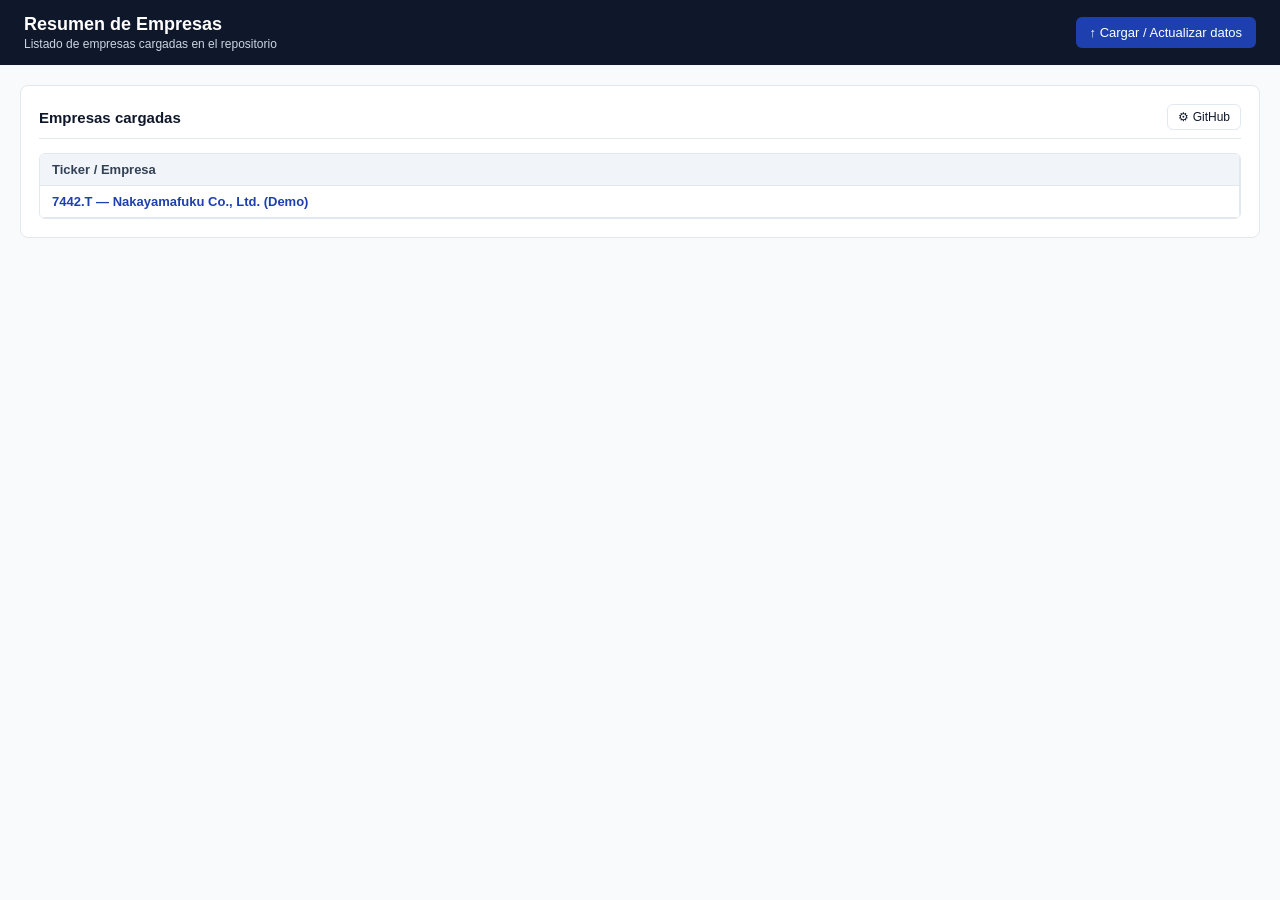
==== index.html @ ff604a3f "Add files via upload" ====
<!DOCTYPE html>
<html lang="es">
<head>
  <meta charset="UTF-8" />
  <meta name="viewport" content="width=device-width, initial-scale=1.0" />
  <title>Resumen de Empresas - Fundamental Screener</title>
  <link rel="stylesheet" href="css/style.css" />
</head>
<body>
  <header>
    <div>
      <h1>Resumen de Empresas</h1>
      <span style="font-size:12px; color:#cbd5e1;">Listado de empresas cargadas en el repositorio</span>
    </div>
    <div>
      <button id="btn-top-upload">↑ Cargar / Actualizar datos</button>
      <input type="file" id="home-csv-upload" accept=".csv,.txt" style="display:none;" />
    </div>
  </header>

  <div class="container">
    <div id="home-status" class="status-msg"></div>

    <!-- Panel opcional de GitHub para guardar al subir CSV desde la página principal -->
    <div id="home-gh-panel" class="gh-panel">
      <strong>Configuración de guardado en GitHub (solo editores)</strong>
      <div class="form-grid">
        <input type="text" id="h-gh-owner" placeholder="Owner (usuario/org)" />
        <input type="text" id="h-gh-repo" placeholder="Repositorio" />
        <input type="text" id="h-gh-branch" placeholder="Rama (main)" />
        <input type="password" id="h-gh-token" placeholder="GitHub Token" />
      </div>
      <div style="margin-top:10px; display:flex; gap:8px;">
        <button id="h-btn-save-gh">Guardar config</button>
        <button class="outline" id="h-btn-toggle-gh">Ocultar</button>
      </div>
    </div>

    <div class="card">
      <h2>
        <span>Empresas cargadas</span>
        <button class="outline" id="h-btn-open-gh" style="padding:5px 10px; font-size:12px;">⚙ GitHub</button>
      </h2>
      <div class="table-wrapper">
        <table id="companies-list-table">
          <thead>
            <tr>
              <th style="text-align:left;">Ticker / Empresa</th>
            </tr>
          </thead>
          <tbody>
            <tr><td>Cargando empresas...</td></tr>
          </tbody>
        </table>
      </div>
    </div>
  </div>

  <script src="js/finance-engine.js"></script>
  <script>
    let registry = [];

    function showHomeStatus(msg, isError = false) {
      const el = document.getElementById("home-status");
      el.style.display = "block";
      el.style.background = isError ? "#fef2f2" : "#f0fdf4";
      el.style.color = isError ? "#991b1b" : "#166534";
      el.style.borderColor = isError ? "#fecaca" : "#bbf7d0";
      el.textContent = msg;
    }

    function getGhCfg() {
      return {
        owner: localStorage.getItem("gh_owner") || "",
        repo: localStorage.getItem("gh_repo") || "",
        branch: localStorage.getItem("gh_branch") || "main",
        token: localStorage.getItem("gh_token") || ""
      };
    }

    async function loadRegistry() {
      try {
        const res = await fetch("data/index.json?t=" + Date.now());
        const data = await res.json();
        registry = data.companies || [];
      } catch (e) {
        registry = [];
      }
      renderList();
    }

    function renderList() {
      const tbody = document.querySelector("#companies-list-table tbody");
      if (!registry.length) {
        tbody.innerHTML = `<tr><td style="text-align:left;">No hay empresas cargadas aún. Usa "Cargar / Actualizar datos".</td></tr>`;
        return;
      }
      tbody.innerHTML = registry.map(item => {
        const label = item.name && item.name !== item.ticker ? `${item.ticker} — ${item.name}` : item.ticker;
        return `<tr><td style="text-align:left;"><a href="empresa.html?ticker=${encodeURIComponent(item.ticker)}" style="color:var(--accent); font-weight:600; text-decoration:none;">${label}</a></td></tr>`;
      }).join("");
    }

    document.getElementById("btn-top-upload").addEventListener("click", () => {
      document.getElementById("home-csv-upload").click();
    });

    document.getElementById("home-csv-upload").addEventListener("change", (e) => {
      const file = e.target.files[0];
      if (!file) return;
      const reader = new FileReader();
      reader.onload = async (evt) => {
        try {
          const incoming = parseCompanyCSV(evt.target.result);
          let existingCompany = null;
          const existingEntry = registry.find(r => r.ticker === incoming.ticker);
          if (existingEntry && existingEntry.file) {
            const r = await fetch(`${existingEntry.file}?t=${Date.now()}`);
            if (r.ok) existingCompany = await r.json();
          }

          const merged = mergeCompanyData(existingCompany, incoming);
          const idx = registry.findIndex(r => r.ticker === merged.ticker);
          const entryObj = {
            ticker: merged.ticker,
            name: merged.name || merged.ticker,
            file: `data/companies/${merged.ticker}.json`,
            lastUpdated: merged.lastUpdated
          };
          if (idx >= 0) registry[idx] = entryObj;
          else registry.push(entryObj);
          renderList();

          const gh = getGhCfg();
          if (gh.owner && gh.repo && gh.token) {
            showHomeStatus(`Guardando ${merged.ticker} en GitHub...`);
            await saveFileToGitHub({
              owner: gh.owner,
              repo: gh.repo,
              branch: gh.branch,
              token: gh.token,
              path: `data/companies/${merged.ticker}.json`,
              contentText: JSON.stringify(merged, null, 2),
              message: `Update financials for ${merged.ticker} (${merged.lastUpdated})`
            });
            await saveFileToGitHub({
              owner: gh.owner,
              repo: gh.repo,
              branch: gh.branch,
              token: gh.token,
              path: "data/index.json",
              contentText: JSON.stringify({ companies: registry }, null, 2),
              message: `Update index.json for ${merged.ticker}`
            });
            showHomeStatus(`Listo: ${merged.ticker} actualizado en GitHub.`);
          } else {
            showHomeStatus(`CSV procesado para ${merged.ticker}. Configura GitHub en ⚙ GitHub para guardar en el repositorio.`);
          }
        } catch (err) {
          showHomeStatus("Error al procesar CSV: " + err.message, true);
        }
        e.target.value = "";
      };
      reader.readAsText(file);
    });

    document.getElementById("h-btn-open-gh").addEventListener("click", () => {
      const cfg = getGhCfg();
      document.getElementById("h-gh-owner").value = cfg.owner;
      document.getElementById("h-gh-repo").value = cfg.repo;
      document.getElementById("h-gh-branch").value = cfg.branch;
      document.getElementById("h-gh-token").value = cfg.token;
      document.getElementById("home-gh-panel").style.display = "block";
    });

    document.getElementById("h-btn-toggle-gh").addEventListener("click", () => {
      document.getElementById("home-gh-panel").style.display = "none";
    });

    document.getElementById("h-btn-save-gh").addEventListener("click", () => {
      localStorage.setItem("gh_owner", document.getElementById("h-gh-owner").value.trim());
      localStorage.setItem("gh_repo", document.getElementById("h-gh-repo").value.trim());
      localStorage.setItem("gh_branch", document.getElementById("h-gh-branch").value.trim() || "main");
      localStorage.setItem("gh_token", document.getElementById("h-gh-token").value.trim());
      showHomeStatus("Configuración de GitHub guardada.");
    });

    loadRegistry();
  </script>
</body>
</html>
---- css/style.css ----
:root {
  --bg: #f8fafc;
  --card: #ffffff;
  --border: #e2e8f0;
  --text: #0f172a;
  --muted: #64748b;
  --accent: #1e40af;
  --accent-light: #eff6ff;
  --red: #b91c1c;
}
* { box-sizing: border-box; }
body {
  margin: 0;
  font-family: -apple-system, BlinkMacSystemFont, "Segoe UI", Roboto, sans-serif;
  background: var(--bg);
  color: var(--text);
  font-size: 14px;
}
header {
  background: #0f172a;
  color: #fff;
  padding: 14px 24px;
  display: flex;
  justify-content: space-between;
  align-items: center;
  flex-wrap: wrap;
  gap: 12px;
}
header h1 { margin: 0; font-size: 18px; font-weight: 600; }
header a { color: #93c5fd; text-decoration: none; font-size: 13px; }
.container { max-width: 1400px; margin: 20px auto; padding: 0 20px; }

.toolbar {
  background: var(--card);
  border: 1px solid var(--border);
  border-radius: 8px;
  padding: 12px 16px;
  margin-bottom: 18px;
  display: flex;
  flex-wrap: wrap;
  gap: 10px;
  align-items: center;
  justify-content: space-between;
}
.toolbar-group { display: flex; gap: 8px; align-items: center; flex-wrap: wrap; }

select, input[type="text"], input[type="number"], input[type="password"], textarea {
  padding: 7px 10px;
  border: 1px solid var(--border);
  border-radius: 6px;
  font-size: 13px;
  background: #fff;
  font-family: inherit;
}
button, .btn {
  background: var(--accent);
  color: #fff;
  border: none;
  padding: 8px 14px;
  border-radius: 6px;
  font-size: 13px;
  font-weight: 500;
  cursor: pointer;
  display: inline-flex;
  align-items: center;
  gap: 6px;
  text-decoration: none;
}
button.secondary { background: #334155; }
button.outline { background: #fff; color: var(--text); border: 1px solid var(--border); }
button:hover, .btn:hover { opacity: 0.92; }

.card {
  background: var(--card);
  border: 1px solid var(--border);
  border-radius: 8px;
  padding: 18px;
  margin-bottom: 18px;
}
.card h2 {
  margin: 0 0 14px 0;
  font-size: 15px;
  border-bottom: 1px solid var(--border);
  padding-bottom: 8px;
  display: flex;
  justify-content: space-between;
  align-items: center;
}

/* Mitad superior: 3 columnas en escritorio */
.top-three-cols {
  display: grid;
  grid-template-columns: repeat(3, minmax(0, 1fr));
  gap: 16px;
  margin-bottom: 18px;
}
@media (max-width: 1024px) {
  .top-three-cols { grid-template-columns: 1fr; }
}

.info-list {
  display: flex;
  flex-direction: column;
  gap: 8px;
  font-size: 13px;
}
.info-row {
  display: flex;
  justify-content: space-between;
  gap: 10px;
  border-bottom: 1px dashed #e2e8f0;
  padding-bottom: 5px;
}
.info-label { color: var(--muted); font-weight: 500; }
.info-val { font-weight: 600; text-align: right; }
.desc-box {
  margin-top: 10px;
  padding: 10px;
  background: var(--bg);
  border-radius: 6px;
  font-size: 12px;
  color: #334155;
  line-height: 1.45;
}
.links-box {
  margin-top: 10px;
  display: flex;
  flex-wrap: wrap;
  gap: 8px;
}
.links-box a {
  font-size: 12px;
  color: var(--accent);
  background: var(--accent-light);
  padding: 4px 10px;
  border-radius: 999px;
  text-decoration: none;
  font-weight: 500;
}

.metrics-col-grid {
  display: grid;
  grid-template-columns: repeat(2, minmax(0, 1fr));
  gap: 10px;
}
.metric-box {
  background: var(--bg);
  border: 1px solid var(--border);
  border-radius: 6px;
  padding: 10px 12px;
}
.metric-label { font-size: 11px; color: var(--muted); text-transform: uppercase; }
.metric-value { font-size: 16px; font-weight: 700; margin-top: 3px; }
.metric-sub { font-size: 11px; color: var(--muted); margin-top: 2px; }

.table-wrapper {
  overflow-x: auto;
  border: 1px solid var(--border);
  border-radius: 6px;
}
table {
  width: 100%;
  border-collapse: collapse;
  font-size: 13px;
  white-space: nowrap;
}
th, td {
  padding: 8px 12px;
  border-bottom: 1px solid var(--border);
  text-align: right;
}
th:first-child, td:first-child {
  text-align: left;
  position: sticky;
  left: 0;
  background: #f1f5f9;
  font-weight: 600;
  z-index: 2;
  border-right: 1px solid var(--border);
}
td:first-child { background: #fff; font-weight: 500; }
thead th { background: #f1f5f9; font-weight: 600; color: #334155; }
tr.row-highlight td { background: #f8fafc; font-weight: 600; }
tr.row-highlight td:first-child { background: #f1f5f9; }
.neg { color: var(--red); }
.badge {
  display: inline-block;
  padding: 2px 8px;
  border-radius: 999px;
  font-size: 11px;
  font-weight: 600;
  background: var(--accent-light);
  color: var(--accent);
}
.status-msg {
  font-size: 12px;
  padding: 8px 12px;
  border-radius: 6px;
  background: #f0fdf4;
  color: #166534;
  border: 1px solid #bbf7d0;
  margin-bottom: 14px;
  display: none;
}
.gh-panel, .edit-meta-panel {
  display: none;
  background: var(--card);
  border: 1px solid var(--border);
  border-radius: 8px;
  padding: 14px 18px;
  margin-bottom: 18px;
}
.form-grid {
  display: grid;
  grid-template-columns: repeat(auto-fit, minmax(180px, 1fr));
  gap: 10px;
  margin-top: 10px;
}
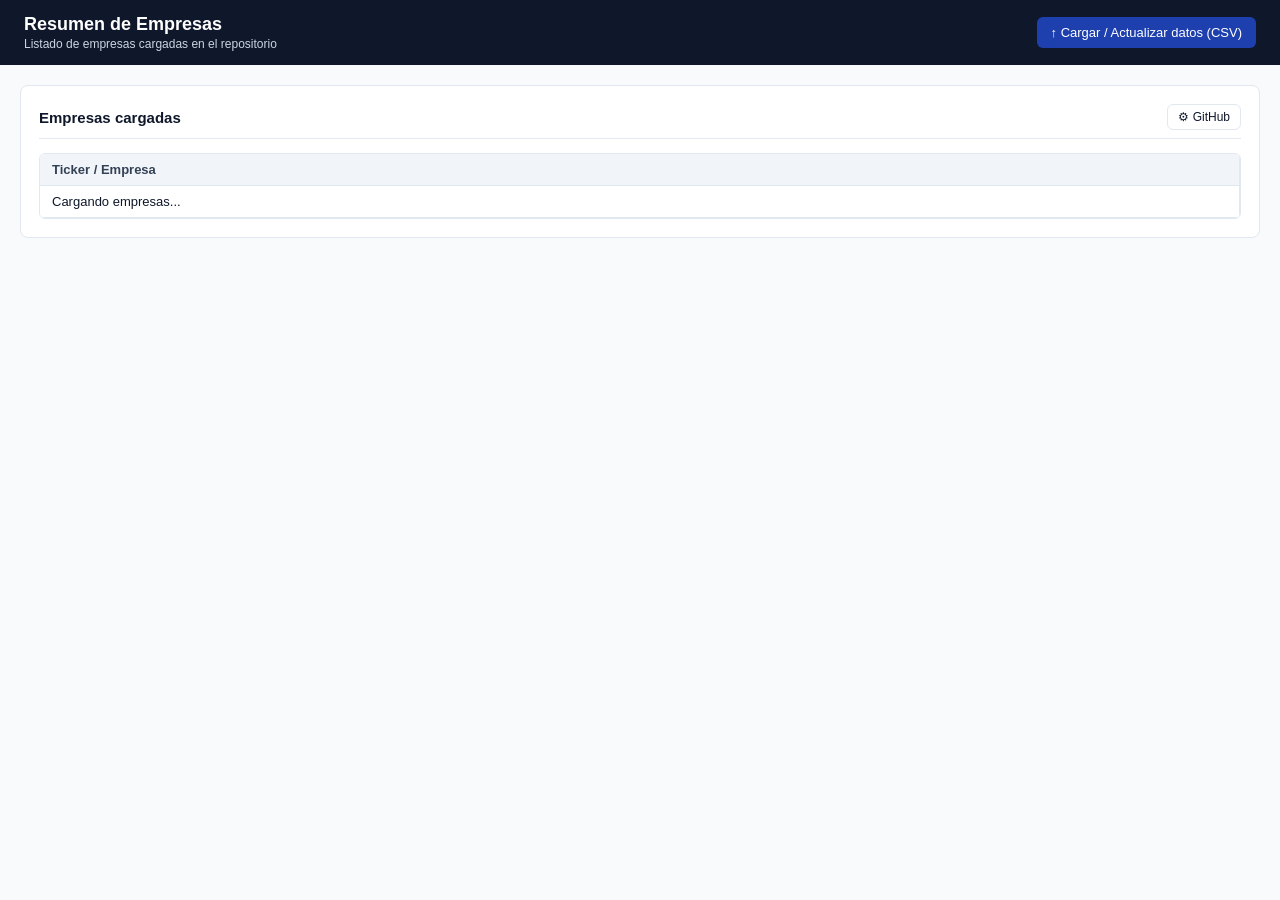
==== commit 977eccee: "Update index.html - carga masiva csv  carga masiva csv" ====
--- a/index.html
+++ b/index.html
@@ -13,15 +13,14 @@
       <span style="font-size:12px; color:#cbd5e1;">Listado de empresas cargadas en el repositorio</span>
     </div>
     <div>
-      <button id="btn-top-upload">↑ Cargar / Actualizar datos</button>
-      <input type="file" id="home-csv-upload" accept=".csv,.txt" style="display:none;" />
+      <button id="btn-top-upload">↑ Cargar / Actualizar datos (CSV)</button>
+      <input type="file" id="home-csv-upload" accept=".csv,.txt" multiple style="display:none;" />
     </div>
   </header>
 
   <div class="container">
     <div id="home-status" class="status-msg"></div>
 
-    <!-- Panel opcional de GitHub para guardar al subir CSV desde la página principal -->
     <div id="home-gh-panel" class="gh-panel">
       <strong>Configuración de guardado en GitHub (solo editores)</strong>
       <div class="form-grid">
@@ -78,6 +77,15 @@
       };
     }
 
+    function readFileAsText(file) {
+      return new Promise((resolve, reject) => {
+        const reader = new FileReader();
+        reader.onload = e => resolve(e.target.result);
+        reader.onerror = () => reject(new Error(`No se pudo leer ${file.name}`));
+        reader.readAsText(file);
+      });
+    }
+
     async function loadRegistry() {
       try {
         const res = await fetch("data/index.json?t=" + Date.now());
@@ -92,26 +100,16 @@
     function renderList() {
       const tbody = document.querySelector("#companies-list-table tbody");
       if (!registry.length) {
-        tbody.innerHTML = `<tr><td style="text-align:left;">No hay empresas cargadas aún. Usa "Cargar / Actualizar datos".</td></tr>`;
+        tbody.innerHTML = `<tr><td style="text-align:left;">No hay empresas cargadas aún. Usa "Cargar / Actualizar datos (CSV)".</td></tr>`;
         return;
       }
       tbody.innerHTML = registry.map(item => {
-        const label = item.name && item.name !== item.ticker ? `${item.ticker} — ${item.name}` : item.ticker;
-        return `<tr><td style="text-align:left;"><a href="empresa.html?ticker=${encodeURIComponent(item.ticker)}" style="color:var(--accent); font-weight:600; text-decoration:none;">${label}</a></td></tr>`;
-      }).join("");
-    }
+        const label = item.name && item.name !== item.ticker ? `${item.ticker} —${item.name}` : item.ticker;
+        return `<tr><td style="text-align:left;"><a href="empresa.html?ticker=${encodeURIComponent(item.ticker)}" style="color:var(--accent); font-weight:600; text-decoration:none;">${label}</a></td></tr>`; }).join(""); }  document.getElementById("btn-top-upload").addEventListener("click", () => { document.getElementById("home-csv-upload").click(); });  document.getElementById("home-csv-upload").addEventListener("change", async (e) => { const files = Array.from(e.target.files \vert{}\vert{} []); if (!files.length) return;  const gh = getGhCfg(); const canSaveGh = Boolean(gh.owner && gh.repo && gh.token); const processedTickers = []; const errors = [];  for (let i = 0; i < files.length; i++) { const file = files[i]; showHomeStatus(`Procesando (${i + 1}/${files.length}):${file.name}...`);
+        try {
+          const text = await readFileAsText(file);
+          const incoming = parseCompanyCSV(text);
 
-    document.getElementById("btn-top-upload").addEventListener("click", () => {
-      document.getElementById("home-csv-upload").click();
-    });
-
-    document.getElementById("home-csv-upload").addEventListener("change", (e) => {
-      const file = e.target.files[0];
-      if (!file) return;
-      const reader = new FileReader();
-      reader.onload = async (evt) => {
-        try {
-          const incoming = parseCompanyCSV(evt.target.result);
           let existingCompany = null;
           const existingEntry = registry.find(r => r.ticker === incoming.ticker);
           if (existingEntry && existingEntry.file) {
@@ -124,44 +122,42 @@
           const entryObj = {
             ticker: merged.ticker,
             name: merged.name || merged.ticker,
-            file: `data/companies/${merged.ticker}.json`,
-            lastUpdated: merged.lastUpdated
-          };
-          if (idx >= 0) registry[idx] = entryObj;
-          else registry.push(entryObj);
-          renderList();
-
-          const gh = getGhCfg();
-          if (gh.owner && gh.repo && gh.token) {
-            showHomeStatus(`Guardando ${merged.ticker} en GitHub...`);
-            await saveFileToGitHub({
-              owner: gh.owner,
-              repo: gh.repo,
-              branch: gh.branch,
-              token: gh.token,
-              path: `data/companies/${merged.ticker}.json`,
+            file: `data/companies/${merged.ticker}.json`, lastUpdated: merged.lastUpdated }; if (idx >= 0) registry[idx] = entryObj; else registry.push(entryObj);  if (canSaveGh) { await saveFileToGitHub({ owner: gh.owner, repo: gh.repo, branch: gh.branch, token: gh.token, path: `data/companies/${merged.ticker}.json`,
               contentText: JSON.stringify(merged, null, 2),
               message: `Update financials for ${merged.ticker} (${merged.lastUpdated})`
             });
-            await saveFileToGitHub({
-              owner: gh.owner,
-              repo: gh.repo,
-              branch: gh.branch,
-              token: gh.token,
-              path: "data/index.json",
-              contentText: JSON.stringify({ companies: registry }, null, 2),
-              message: `Update index.json for ${merged.ticker}`
-            });
-            showHomeStatus(`Listo: ${merged.ticker} actualizado en GitHub.`);
-          } else {
-            showHomeStatus(`CSV procesado para ${merged.ticker}. Configura GitHub en ⚙ GitHub para guardar en el repositorio.`);
           }
+          processedTickers.push(merged.ticker);
         } catch (err) {
-          showHomeStatus("Error al procesar CSV: " + err.message, true);
+          errors.push(`${file.name}:${err.message}`);
         }
-        e.target.value = "";
-      };
-      reader.readAsText(file);
+      }
+
+      renderList();
+
+      if (canSaveGh && processedTickers.length > 0) {
+        showHomeStatus(`Actualizando índice general (data/index.json) para ${processedTickers.length} empresa(s)...`);
+        try {
+          await saveFileToGitHub({
+            owner: gh.owner,
+            repo: gh.repo,
+            branch: gh.branch,
+            token: gh.token,
+            path: "data/index.json",
+            contentText: JSON.stringify({ companies: registry }, null, 2),
+            message: `Batch update index.json (${processedTickers.join(", ")})` }); } catch (err) { errors.push(`index.json: ${err.message}`);
+        }
+      }
+
+      if (errors.length > 0) {
+        showHomeStatus(`Procesadas: ${processedTickers.join(", ") \vert{}\vert{} "ninguna"}. Errores: ${errors.join(" | ")}`, true);
+      } else if (canSaveGh) {
+        showHomeStatus(`Listo: ${processedTickers.length} empresa(s) guardada(s) en GitHub (${processedTickers.join(", ")}).`);
+      } else {
+        showHomeStatus(`Se procesaron ${processedTickers.length} CSV(s) (${processedTickers.join(", ")}). Configura ⚙ GitHub para guardar en el repositorio.`);
+      }
+
+      e.target.value = "";
     });
 
     document.getElementById("h-btn-open-gh").addEventListener("click", () => {
@@ -188,4 +184,4 @@
     loadRegistry();
   </script>
 </body>
-</html>+</html>
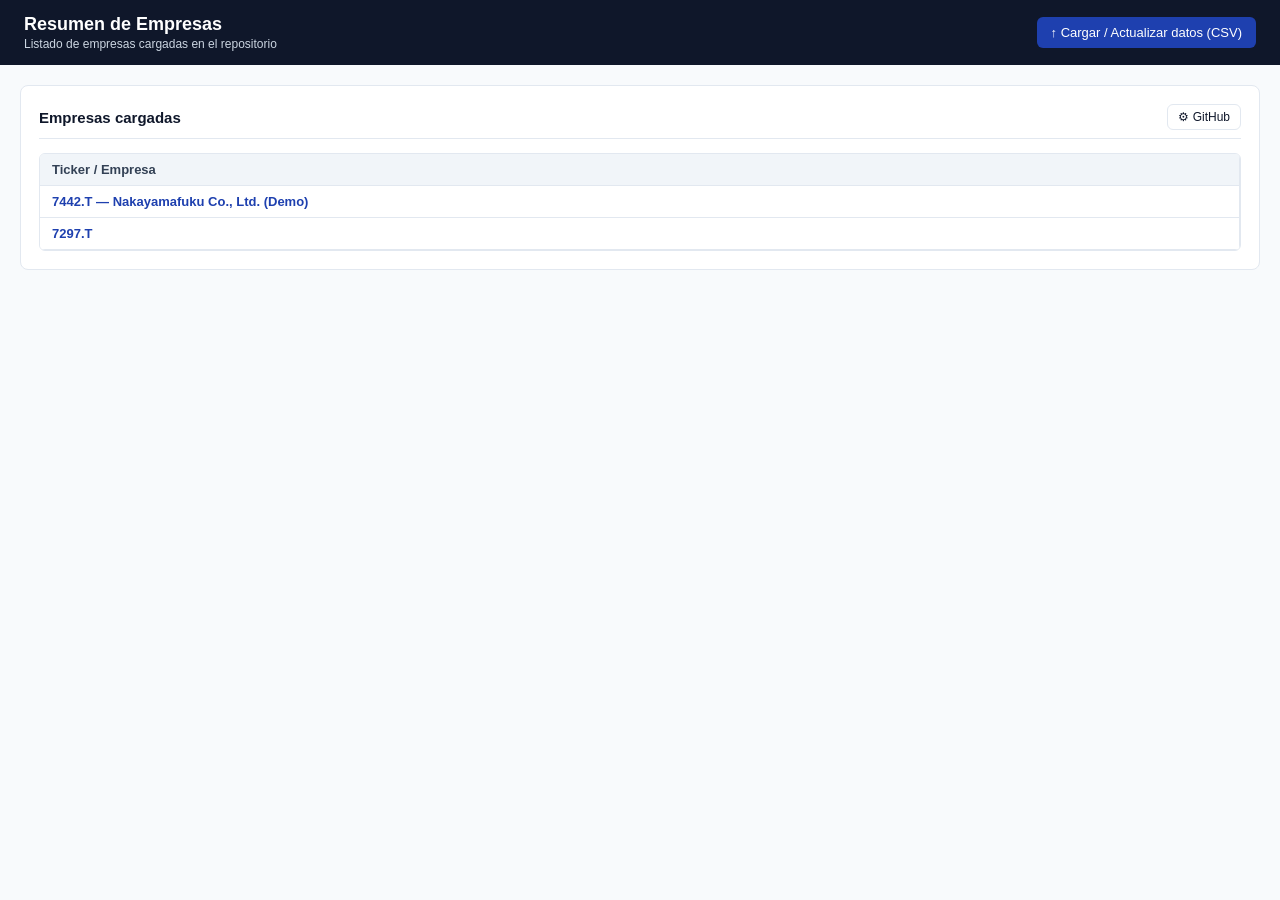
==== commit 4da62f0e: "Update index.html" ====
--- a/index.html
+++ b/index.html
@@ -13,7 +13,7 @@
       <span style="font-size:12px; color:#cbd5e1;">Listado de empresas cargadas en el repositorio</span>
     </div>
     <div>
-      <button id="btn-top-upload">↑ Cargar / Actualizar datos (CSV)</button>
+      <button type="button" id="btn-top-upload">↑ Cargar / Actualizar datos (CSV)</button>
       <input type="file" id="home-csv-upload" accept=".csv,.txt" multiple style="display:none;" />
     </div>
   </header>
@@ -30,15 +30,15 @@
         <input type="password" id="h-gh-token" placeholder="GitHub Token" />
       </div>
       <div style="margin-top:10px; display:flex; gap:8px;">
-        <button id="h-btn-save-gh">Guardar config</button>
-        <button class="outline" id="h-btn-toggle-gh">Ocultar</button>
+        <button type="button" id="h-btn-save-gh">Guardar config</button>
+        <button type="button" class="outline" id="h-btn-toggle-gh">Ocultar</button>
       </div>
     </div>
 
     <div class="card">
       <h2>
         <span>Empresas cargadas</span>
-        <button class="outline" id="h-btn-open-gh" style="padding:5px 10px; font-size:12px;">⚙ GitHub</button>
+        <button type="button" class="outline" id="h-btn-open-gh" style="padding:5px 10px; font-size:12px;">⚙ GitHub</button>
       </h2>
       <div class="table-wrapper">
         <table id="companies-list-table">
@@ -48,7 +48,7 @@
             </tr>
           </thead>
           <tbody>
-            <tr><td>Cargando empresas...</td></tr>
+            <tr><td style="text-align:left;">Cargando empresas...</td></tr>
           </tbody>
         </table>
       </div>
@@ -61,6 +61,7 @@
 
     function showHomeStatus(msg, isError = false) {
       const el = document.getElementById("home-status");
+      if (!el) return;
       el.style.display = "block";
       el.style.background = isError ? "#fef2f2" : "#f0fdf4";
       el.style.color = isError ? "#991b1b" : "#166534";
@@ -86,26 +87,51 @@
       });
     }
 
+    function renderList() {
+      const tbody = document.querySelector("#companies-list-table tbody");
+      if (!tbody) return;
+      if (!Array.isArray(registry) || registry.length === 0) {
+        tbody.innerHTML = `<tr><td style="text-align:left;">No hay empresas cargadas aún. Usa "Cargar / Actualizar datos (CSV)".</td></tr>`;
+        return;
+      }
+      tbody.innerHTML = registry.map(item => {
+        const label = item.name && item.name !== item.ticker ? `${item.ticker} — ${item.name}` : item.ticker;
+        return `<tr><td style="text-align:left;"><a href="empresa.html?ticker=${encodeURIComponent(item.ticker)}" style="color:var(--accent); font-weight:600; text-decoration:none;">${label}</a></td></tr>`;
+      }).join("");
+    }
+
     async function loadRegistry() {
       try {
         const res = await fetch("data/index.json?t=" + Date.now());
+        if (!res.ok) {
+          throw new Error(`No se pudo cargar data/index.json (HTTP ${res.status})`);
+        }
         const data = await res.json();
-        registry = data.companies || [];
-      } catch (e) {
+        registry = Array.isArray(data.companies) ? data.companies : [];
+        renderList();
+      } catch (err) {
         registry = [];
-      }
-      renderList();
-    }
-
-    function renderList() {
-      const tbody = document.querySelector("#companies-list-table tbody");
-      if (!registry.length) {
-        tbody.innerHTML = `<tr><td style="text-align:left;">No hay empresas cargadas aún. Usa "Cargar / Actualizar datos (CSV)".</td></tr>`;
-        return;
-      }
-      tbody.innerHTML = registry.map(item => {
-        const label = item.name && item.name !== item.ticker ? `${item.ticker} —${item.name}` : item.ticker;
-        return `<tr><td style="text-align:left;"><a href="empresa.html?ticker=${encodeURIComponent(item.ticker)}" style="color:var(--accent); font-weight:600; text-decoration:none;">${label}</a></td></tr>`; }).join(""); }  document.getElementById("btn-top-upload").addEventListener("click", () => { document.getElementById("home-csv-upload").click(); });  document.getElementById("home-csv-upload").addEventListener("change", async (e) => { const files = Array.from(e.target.files \vert{}\vert{} []); if (!files.length) return;  const gh = getGhCfg(); const canSaveGh = Boolean(gh.owner && gh.repo && gh.token); const processedTickers = []; const errors = [];  for (let i = 0; i < files.length; i++) { const file = files[i]; showHomeStatus(`Procesando (${i + 1}/${files.length}):${file.name}...`);
+        renderList();
+        showHomeStatus(`Aviso al leer data/index.json: ${err.message}`, true);
+      }
+    }
+
+    document.getElementById("btn-top-upload").addEventListener("click", () => {
+      document.getElementById("home-csv-upload").click();
+    });
+
+    document.getElementById("home-csv-upload").addEventListener("change", async (e) => {
+      const files = Array.from(e.target.files || []);
+      if (!files.length) return;
+
+      const gh = getGhCfg();
+      const canSaveGh = Boolean(gh.owner && gh.repo && gh.token);
+      const processedTickers = [];
+      const errors = [];
+
+      for (let i = 0; i < files.length; i++) {
+        const file = files[i];
+        showHomeStatus(`Procesando (${i + 1}/${files.length}): ${file.name}...`);
         try {
           const text = await readFileAsText(file);
           const incoming = parseCompanyCSV(text);
@@ -113,8 +139,10 @@
           let existingCompany = null;
           const existingEntry = registry.find(r => r.ticker === incoming.ticker);
           if (existingEntry && existingEntry.file) {
-            const r = await fetch(`${existingEntry.file}?t=${Date.now()}`);
-            if (r.ok) existingCompany = await r.json();
+            try {
+              const r = await fetch(`${existingEntry.file}?t=${Date.now()}`);
+              if (r.ok) existingCompany = await r.json();
+            } catch (_) {}
           }
 
           const merged = mergeCompanyData(existingCompany, incoming);
@@ -122,14 +150,26 @@
           const entryObj = {
             ticker: merged.ticker,
             name: merged.name || merged.ticker,
-            file: `data/companies/${merged.ticker}.json`, lastUpdated: merged.lastUpdated }; if (idx >= 0) registry[idx] = entryObj; else registry.push(entryObj);  if (canSaveGh) { await saveFileToGitHub({ owner: gh.owner, repo: gh.repo, branch: gh.branch, token: gh.token, path: `data/companies/${merged.ticker}.json`,
+            file: `data/companies/${merged.ticker}.json`,
+            lastUpdated: merged.lastUpdated
+          };
+          if (idx >= 0) registry[idx] = entryObj;
+          else registry.push(entryObj);
+
+          if (canSaveGh) {
+            await saveFileToGitHub({
+              owner: gh.owner,
+              repo: gh.repo,
+              branch: gh.branch,
+              token: gh.token,
+              path: `data/companies/${merged.ticker}.json`,
               contentText: JSON.stringify(merged, null, 2),
               message: `Update financials for ${merged.ticker} (${merged.lastUpdated})`
             });
           }
           processedTickers.push(merged.ticker);
         } catch (err) {
-          errors.push(`${file.name}:${err.message}`);
+          errors.push(`${file.name}: ${err.message}`);
         }
       }
 
@@ -145,12 +185,15 @@
             token: gh.token,
             path: "data/index.json",
             contentText: JSON.stringify({ companies: registry }, null, 2),
-            message: `Batch update index.json (${processedTickers.join(", ")})` }); } catch (err) { errors.push(`index.json: ${err.message}`);
+            message: `Batch update index.json (${processedTickers.join(", ")})`
+          });
+        } catch (err) {
+          errors.push(`index.json: ${err.message}`);
         }
       }
 
       if (errors.length > 0) {
-        showHomeStatus(`Procesadas: ${processedTickers.join(", ") \vert{}\vert{} "ninguna"}. Errores: ${errors.join(" | ")}`, true);
+        showHomeStatus(`Procesadas: ${processedTickers.join(", ") || "ninguna"}. Errores: ${errors.join(" | ")}`, true);
       } else if (canSaveGh) {
         showHomeStatus(`Listo: ${processedTickers.length} empresa(s) guardada(s) en GitHub (${processedTickers.join(", ")}).`);
       } else {
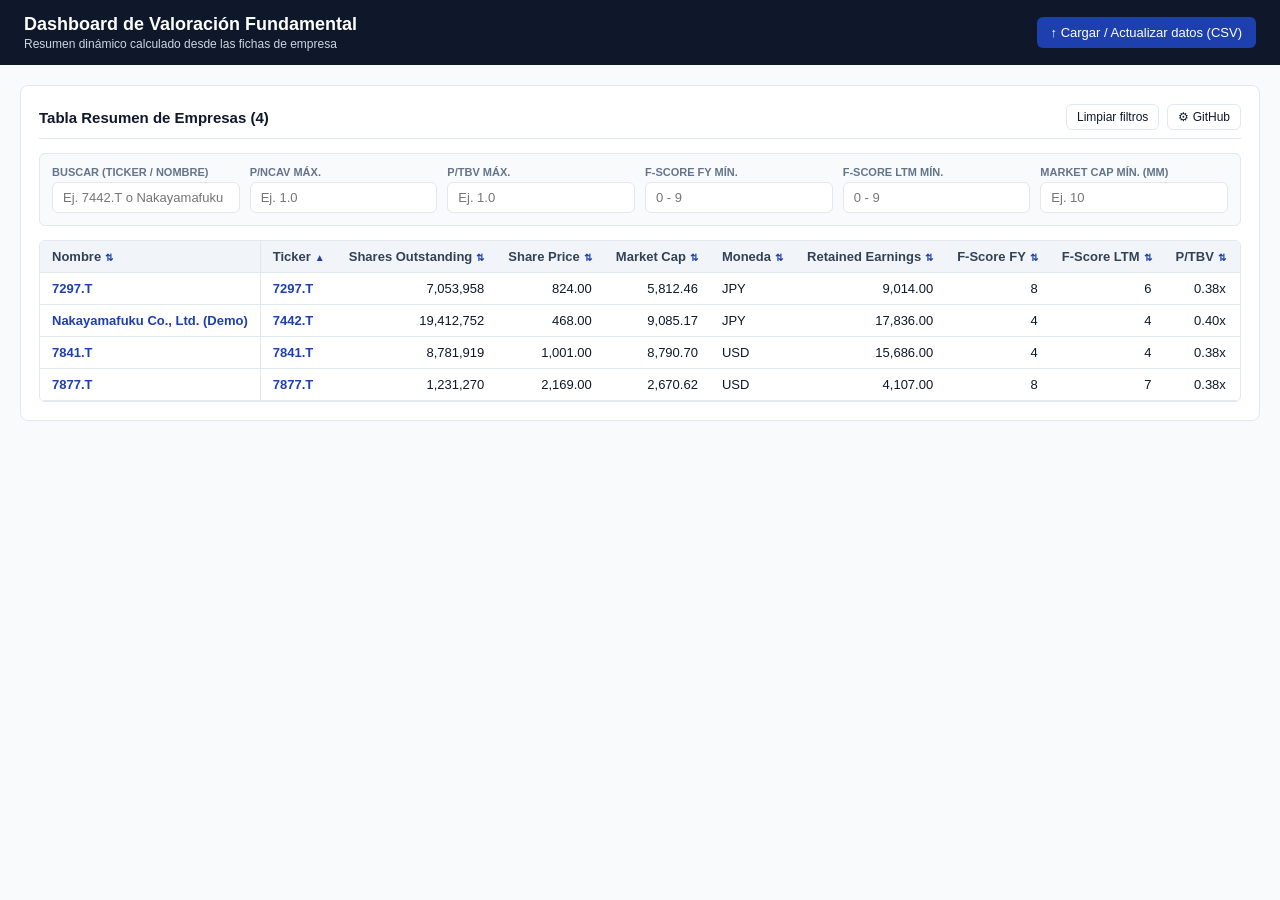
==== commit c94b7b57: "Update index.html - dashboard" ====
--- a/index.html
+++ b/index.html
@@ -3,16 +3,16 @@
 <head>
   <meta charset="UTF-8" />
   <meta name="viewport" content="width=device-width, initial-scale=1.0" />
-  <title>Resumen de Empresas - Fundamental Screener</title>
+  <title>Dashboard de Empresas - Fundamental Screener</title>
   <link rel="stylesheet" href="css/style.css" />
 </head>
 <body>
   <header>
     <div>
-      <h1>Resumen de Empresas</h1>
-      <span style="font-size:12px; color:#cbd5e1;">Listado de empresas cargadas en el repositorio</span>
+      <h1>Dashboard de Valoración Fundamental</h1>
+      <span id="dash-subtitle" style="font-size:12px; color:#cbd5e1;">Resumen dinámico calculado desde las fichas de empresa</span>
     </div>
-    <div>
+    <div style="display:flex; gap:10px; align-items:center;">
       <button type="button" id="btn-top-upload">↑ Cargar / Actualizar datos (CSV)</button>
       <input type="file" id="home-csv-upload" accept=".csv,.txt" multiple style="display:none;" />
     </div>
@@ -37,16 +37,44 @@
 
     <div class="card">
       <h2>
-        <span>Empresas cargadas</span>
-        <button type="button" class="outline" id="h-btn-open-gh" style="padding:5px 10px; font-size:12px;">⚙ GitHub</button>
+        <span>Tabla Resumen de Empresas (<span id="visible-count">0</span>)</span>
+        <div style="display:flex; gap:8px; align-items:center;">
+          <button type="button" class="outline" id="btn-reset-filters" style="padding:5px 10px; font-size:12px;">Limpiar filtros</button>
+          <button type="button" class="outline" id="h-btn-open-gh" style="padding:5px 10px; font-size:12px;">⚙ GitHub</button>
+        </div>
       </h2>
+
+      <!-- Barra de filtros -->
+      <div class="filters-bar">
+        <div class="filter-item">
+          <label for="f-search">Buscar (Ticker / Nombre)</label>
+          <input type="text" id="f-search" placeholder="Ej. 7442.T o Nakayamafuku" />
+        </div>
+        <div class="filter-item">
+          <label for="f-max-pncav">P/NCAV máx.</label>
+          <input type="number" id="f-max-pncav" step="any" placeholder="Ej. 1.0" />
+        </div>
+        <div class="filter-item">
+          <label for="f-max-ptbv">P/TBV máx.</label>
+          <input type="number" id="f-max-ptbv" step="any" placeholder="Ej. 1.0" />
+        </div>
+        <div class="filter-item">
+          <label for="f-min-fscore-fy">F-Score FY mín.</label>
+          <input type="number" id="f-min-fscore-fy" min="0" max="9" step="1" placeholder="0 - 9" />
+        </div>
+        <div class="filter-item">
+          <label for="f-min-fscore-ltm">F-Score LTM mín.</label>
+          <input type="number" id="f-min-fscore-ltm" min="0" max="9" step="1" placeholder="0 - 9" />
+        </div>
+        <div class="filter-item">
+          <label for="f-min-mcap">Market Cap mín. (mm)</label>
+          <input type="number" id="f-min-mcap" step="any" placeholder="Ej. 10" />
+        </div>
+      </div>
+
       <div class="table-wrapper">
-        <table id="companies-list-table">
-          <thead>
-            <tr>
-              <th style="text-align:left;">Ticker / Empresa</th>
-            </tr>
-          </thead>
+        <table id="dashboard-table">
+          <thead></thead>
           <tbody>
             <tr><td style="text-align:left;">Cargando empresas...</td></tr>
           </tbody>
@@ -58,6 +86,37 @@
   <script src="js/finance-engine.js"></script>
   <script>
     let registry = [];
+    let rowsData = [];
+    let sortState = { key: "ticker", dir: "asc" };
+
+    const COLUMNS = [
+      { key: "name", label: "Nombre", type: "string", sticky: true },
+      { key: "ticker", label: "Ticker", type: "string" },
+      { key: "shares", label: "Shares Outstanding", type: "number", decimals: 0 },
+      { key: "sharePrice", label: "Share Price", type: "number", decimals: 2 },
+      { key: "marketCap", label: "Market Cap", type: "number", decimals: 2 },
+      { key: "currency", label: "Moneda", type: "string" },
+      { key: "retainedEarnings", label: "Retained Earnings", type: "number", decimals: 2 },
+      { key: "fScore", label: "F-Score FY", type: "number", decimals: 0 },
+      { key: "fScoreLtm", label: "F-Score LTM", type: "number", decimals: 0 },
+      { key: "p_tbv", label: "P/TBV", type: "number", decimals: 2, suffix: "x" },
+      { key: "p_ncav", label: "P/NCAV", type: "number", decimals: 2, suffix: "x" },
+      { key: "p_nnwc", label: "P/NNWC", type: "number", decimals: 2, suffix: "x" },
+      { key: "p_netcash", label: "P/NetCash", type: "number", decimals: 2, suffix: "x" },
+      { key: "p_ettm", label: "P/E (TTM)", type: "number", decimals: 2, suffix: "x" },
+      { key: "p_fcfttm", label: "P/FCF (TTM)", type: "number", decimals: 2, suffix: "x" },
+      { key: "tbv", label: "TBV", type: "number", decimals: 2 },
+      { key: "ncav", label: "NCAV", type: "number", decimals: 2 },
+      { key: "nnwc", label: "NNWC", type: "number", decimals: 2 },
+      { key: "netCash", label: "Net Cash", type: "number", decimals: 2 },
+      { key: "p_e5", label: "P/E (5A)", type: "number", decimals: 2, suffix: "x" },
+      { key: "p_fcf5", label: "P/FCF (5A)", type: "number", decimals: 2, suffix: "x" },
+      { key: "p_e6", label: "P/E (6A)", type: "number", decimals: 2, suffix: "x" },
+      { key: "p_fcf6", label: "P/FCF (6A)", type: "number", decimals: 2, suffix: "x" },
+      { key: "p_e10", label: "P/E (10A)", type: "number", decimals: 2, suffix: "x" },
+      { key: "p_fcf10", label: "P/FCF (10A)", type: "number", decimals: 2, suffix: "x" },
+      { key: "insidersPct", label: "Insiders %", type: "number", decimals: 2, suffix: "%" }
+    ];
 
     function showHomeStatus(msg, isError = false) {
       const el = document.getElementById("home-status");
@@ -87,35 +146,202 @@
       });
     }
 
-    function renderList() {
-      const tbody = document.querySelector("#companies-list-table tbody");
-      if (!tbody) return;
-      if (!Array.isArray(registry) || registry.length === 0) {
-        tbody.innerHTML = `<tr><td style="text-align:left;">No hay empresas cargadas aún. Usa "Cargar / Actualizar datos (CSV)".</td></tr>`;
+    function fmtCell(val, col) {
+      if (val === null || val === undefined || val === "") return "-";
+      if (col.type === "string") return String(val);
+      const num = Number(val);
+      if (isNaN(num)) return "-";
+      const formatted = num.toLocaleString("en-US", {
+        minimumFractionDigits: col.decimals || 0,
+        maximumFractionDigits: col.decimals || 0
+      });
+      return col.suffix ? `${formatted}${col.suffix}` : formatted;
+    }
+
+    function buildCompanySummary(company) {
+      const priceVal = (company.price !== null && company.price !== undefined && company.price !== "")
+        ? Number(company.price)
+        : null;
+      const m = calculateMetrics(company, priceVal);
+      return {
+        ticker: company.ticker,
+        name: company.name || company.ticker,
+        currency: company.currency || "-",
+        shares: m.shares ?? 0,
+        sharePrice: priceVal,
+        marketCap: m.marketCap,
+        retainedEarnings: m.retainedEarnings,
+        fScore: m.fScore,
+        fScoreLtm: m.fScoreLtm,
+        p_tbv: m.p_tbv,
+        p_ncav: m.p_ncav,
+        p_nnwc: m.p_nnwc,
+        p_netcash: m.p_netcash,
+        p_ettm: m.p_ettm,
+        p_fcfttm: m.p_fcfttm,
+        tbv: m.tbv,
+        ncav: m.ncav,
+        nnwc: m.nnwc,
+        netCash: m.netCash,
+        p_e5: m.p_e5,
+        p_fcf5: m.p_fcf5,
+        p_e6: m.p_e6,
+        p_fcf6: m.p_fcf6,
+        p_e10: m.p_e10,
+        p_fcf10: m.p_fcf10,
+        insidersPct: m.insiders !== undefined && m.insiders !== null ? Number(m.insiders) * 100 : 0
+      };
+    }
+
+    async function loadDashboardData() {
+      try {
+        const res = await fetch("data/index.json?t=" + Date.now());
+        if (!res.ok) throw new Error(`No se pudo cargar data/index.json (HTTP ${res.status})`);
+        const data = await res.json();
+        registry = Array.isArray(data.companies) ? data.companies : [];
+
+        const loaded = await Promise.all(
+          registry.map(async (item) => {
+            const path = item.file || `data/companies/${item.ticker}.json`;
+            try {
+              const cRes = await fetch(`${path}?t=${Date.now()}`);
+              if (!cRes.ok) return buildCompanySummary({ ticker: item.ticker, name: item.name, periods: [], rows: {} });
+              const companyJson = await cRes.json();
+              if (!companyJson.name && item.name) companyJson.name = item.name;
+              return buildCompanySummary(companyJson);
+            } catch (_) {
+              return buildCompanySummary({ ticker: item.ticker, name: item.name, periods: [], rows: {} });
+            }
+          })
+        );
+
+        rowsData = loaded;
+        renderTable();
+      } catch (err) {
+        rowsData = [];
+        renderTable();
+        showHomeStatus(`Aviso al cargar datos: ${err.message}`, true);
+      }
+    }
+
+    function getFilteredAndSortedRows() {
+      const q = (document.getElementById("f-search").value || "").trim().toLowerCase();
+      const maxPncav = parseFloat(document.getElementById("f-max-pncav").value);
+      const maxPtbv = parseFloat(document.getElementById("f-max-ptbv").value);
+      const minFscoreFy = parseFloat(document.getElementById("f-min-fscore-fy").value);
+      const minFscoreLtm = parseFloat(document.getElementById("f-min-fscore-ltm").value);
+      const minMcap = parseFloat(document.getElementById("f-min-mcap").value);
+
+      const filtered = rowsData.filter(r => {
+        if (q) {
+          const matchTicker = String(r.ticker || "").toLowerCase().includes(q);
+          const matchName = String(r.name || "").toLowerCase().includes(q);
+          if (!matchTicker && !matchName) return false;
+        }
+        if (!isNaN(maxPncav)) {
+          if (r.p_ncav === null || r.p_ncav === undefined || Number(r.p_ncav) > maxPncav) return false;
+        }
+        if (!isNaN(maxPtbv)) {
+          if (r.p_tbv === null || r.p_tbv === undefined || Number(r.p_tbv) > maxPtbv) return false;
+        }
+        if (!isNaN(minFscoreFy)) {
+          if (r.fScore === null || r.fScore === undefined || Number(r.fScore) < minFscoreFy) return false;
+        }
+        if (!isNaN(minFscoreLtm)) {
+          if (r.fScoreLtm === null || r.fScoreLtm === undefined || Number(r.fScoreLtm) < minFscoreLtm) return false;
+        }
+        if (!isNaN(minMcap)) {
+          if (r.marketCap === null || r.marketCap === undefined || Number(r.marketCap) < minMcap) return false;
+        }
+        return true;
+      });
+
+      const col = COLUMNS.find(c => c.key === sortState.key) || COLUMNS[1];
+      const mult = sortState.dir === "asc" ? 1 : -1;
+
+      filtered.sort((a, b) => {
+        const va = a[col.key];
+        const vb = b[col.key];
+        const emptyA = va === null || va === undefined || va === "" || (col.type === "number" && isNaN(Number(va)));
+        const emptyB = vb === null || vb === undefined || vb === "" || (col.type === "number" && isNaN(Number(vb)));
+        if (emptyA && emptyB) return 0;
+        if (emptyA) return 1;
+        if (emptyB) return -1;
+
+        if (col.type === "string") {
+          return String(va).localeCompare(String(vb)) * mult;
+        }
+        return (Number(va) - Number(vb)) * mult;
+      });
+
+      return filtered;
+    }
+
+    function renderHeader() {
+      const thead = document.querySelector("#dashboard-table thead");
+      thead.innerHTML = `<tr>${COLUMNS.map(col => {
+        const isSorted = sortState.key === col.key;
+        const arrow = isSorted ? (sortState.dir === "asc" ? "▲" : "▼") : "⇅";
+        const alignStyle = col.type === "string" ? "text-align:left;" : "text-align:right;";
+        return `<th class="sortable" data-key="${col.key}" style="${alignStyle}">${col.label}<span class="sort-arrow">${arrow}</span></th>`;
+      }).join("")}</tr>`;
+
+      thead.querySelectorAll("th.sortable").forEach(th => {
+        th.addEventListener("click", () => {
+          const key = th.getAttribute("data-key");
+          if (sortState.key === key) {
+            sortState.dir = sortState.dir === "asc" ? "desc" : "asc";
+          } else {
+            sortState.key = key;
+            const c = COLUMNS.find(x => x.key === key);
+            sortState.dir = c && c.type === "number" ? "desc" : "asc";
+          }
+          renderTable();
+        });
+      });
+    }
+
+    function renderTable() {
+      renderHeader();
+      const list = getFilteredAndSortedRows();
+      document.getElementById("visible-count").textContent = String(list.length);
+      const tbody = document.querySelector("#dashboard-table tbody");
+
+      if (!list.length) {
+        tbody.innerHTML = `<tr><td colspan="${COLUMNS.length}" style="text-align:left;">No hay empresas que coincidan con los filtros o no hay datos cargados.</td></tr>`;
         return;
       }
-      tbody.innerHTML = registry.map(item => {
-        const label = item.name && item.name !== item.ticker ? `${item.ticker} — ${item.name}` : item.ticker;
-        return `<tr><td style="text-align:left;"><a href="empresa.html?ticker=${encodeURIComponent(item.ticker)}" style="color:var(--accent); font-weight:600; text-decoration:none;">${label}</a></td></tr>`;
+
+      tbody.innerHTML = list.map(r => {
+        const href = `empresa.html?ticker=${encodeURIComponent(r.ticker)}`;
+        return `<tr>${COLUMNS.map(col => {
+          const val = r[col.key];
+          const text = fmtCell(val, col);
+          const isNeg = col.type === "number" && val !== null && val !== undefined && Number(val) < 0;
+          const alignStyle = col.type === "string" ? "text-align:left;" : "text-align:right;";
+          const cls = isNeg ? 'class="neg"' : "";
+
+          if (col.key === "name" || col.key === "ticker") {
+            return `<td style="${alignStyle}"><a class="company-link" href="${href}">${text}</a></td>`;
+          }
+          return `<td ${cls} style="${alignStyle}">${text}</td>`;
+        }).join("")}</tr>`;
       }).join("");
     }
 
-    async function loadRegistry() {
-      try {
-        const res = await fetch("data/index.json?t=" + Date.now());
-        if (!res.ok) {
-          throw new Error(`No se pudo cargar data/index.json (HTTP ${res.status})`);
-        }
-        const data = await res.json();
-        registry = Array.isArray(data.companies) ? data.companies : [];
-        renderList();
-      } catch (err) {
-        registry = [];
-        renderList();
-        showHomeStatus(`Aviso al leer data/index.json: ${err.message}`, true);
-      }
-    }
-
+    // Filtros
+    ["f-search", "f-max-pncav", "f-max-ptbv", "f-min-fscore-fy", "f-min-fscore-ltm", "f-min-mcap"].forEach(id => {
+      document.getElementById(id).addEventListener("input", renderTable);
+    });
+
+    document.getElementById("btn-reset-filters").addEventListener("click", () => {
+      ["f-search", "f-max-pncav", "f-max-ptbv", "f-min-fscore-fy", "f-min-fscore-ltm", "f-min-mcap"].forEach(id => {
+        document.getElementById(id).value = "";
+      });
+      renderTable();
+    });
+
+    // Carga múltiple de CSV
     document.getElementById("btn-top-upload").addEventListener("click", () => {
       document.getElementById("home-csv-upload").click();
     });
@@ -155,6 +381,11 @@
           };
           if (idx >= 0) registry[idx] = entryObj;
           else registry.push(entryObj);
+
+          const summaryObj = buildCompanySummary(merged);
+          const rIdx = rowsData.findIndex(x => x.ticker === merged.ticker);
+          if (rIdx >= 0) rowsData[rIdx] = summaryObj;
+          else rowsData.push(summaryObj);
 
           if (canSaveGh) {
             await saveFileToGitHub({
@@ -173,7 +404,7 @@
         }
       }
 
-      renderList();
+      renderTable();
 
       if (canSaveGh && processedTickers.length > 0) {
         showHomeStatus(`Actualizando índice general (data/index.json) para ${processedTickers.length} empresa(s)...`);
@@ -203,6 +434,7 @@
       e.target.value = "";
     });
 
+    // Configuración GitHub
     document.getElementById("h-btn-open-gh").addEventListener("click", () => {
       const cfg = getGhCfg();
       document.getElementById("h-gh-owner").value = cfg.owner;
@@ -224,7 +456,7 @@
       showHomeStatus("Configuración de GitHub guardada.");
     });
 
-    loadRegistry();
+    loadDashboardData();
   </script>
 </body>
 </html>
--- a/css/style.css
+++ b/css/style.css
@@ -215,4 +215,47 @@
   grid-template-columns: repeat(auto-fit, minmax(180px, 1fr));
   gap: 10px;
   margin-top: 10px;
-}+}
+
+.filters-bar {
+  display: grid;
+  grid-template-columns: repeat(auto-fit, minmax(165px, 1fr));
+  gap: 10px;
+  margin-bottom: 14px;
+  padding: 12px;
+  background: var(--bg);
+  border: 1px solid var(--border);
+  border-radius: 6px;
+}
+.filter-item {
+  display: flex;
+  flex-direction: column;
+  gap: 4px;
+}
+.filter-item label {
+  font-size: 11px;
+  font-weight: 600;
+  color: var(--muted);
+  text-transform: uppercase;
+}
+th.sortable {
+  cursor: pointer;
+  user-select: none;
+}
+th.sortable:hover {
+  background: #e2e8f0;
+  color: var(--text);
+}
+.sort-arrow {
+  font-size: 10px;
+  margin-left: 4px;
+  color: var(--accent);
+}
+a.company-link {
+  color: var(--accent);
+  font-weight: 600;
+  text-decoration: none;
+}
+a.company-link:hover {
+  text-decoration: underline;
+}
